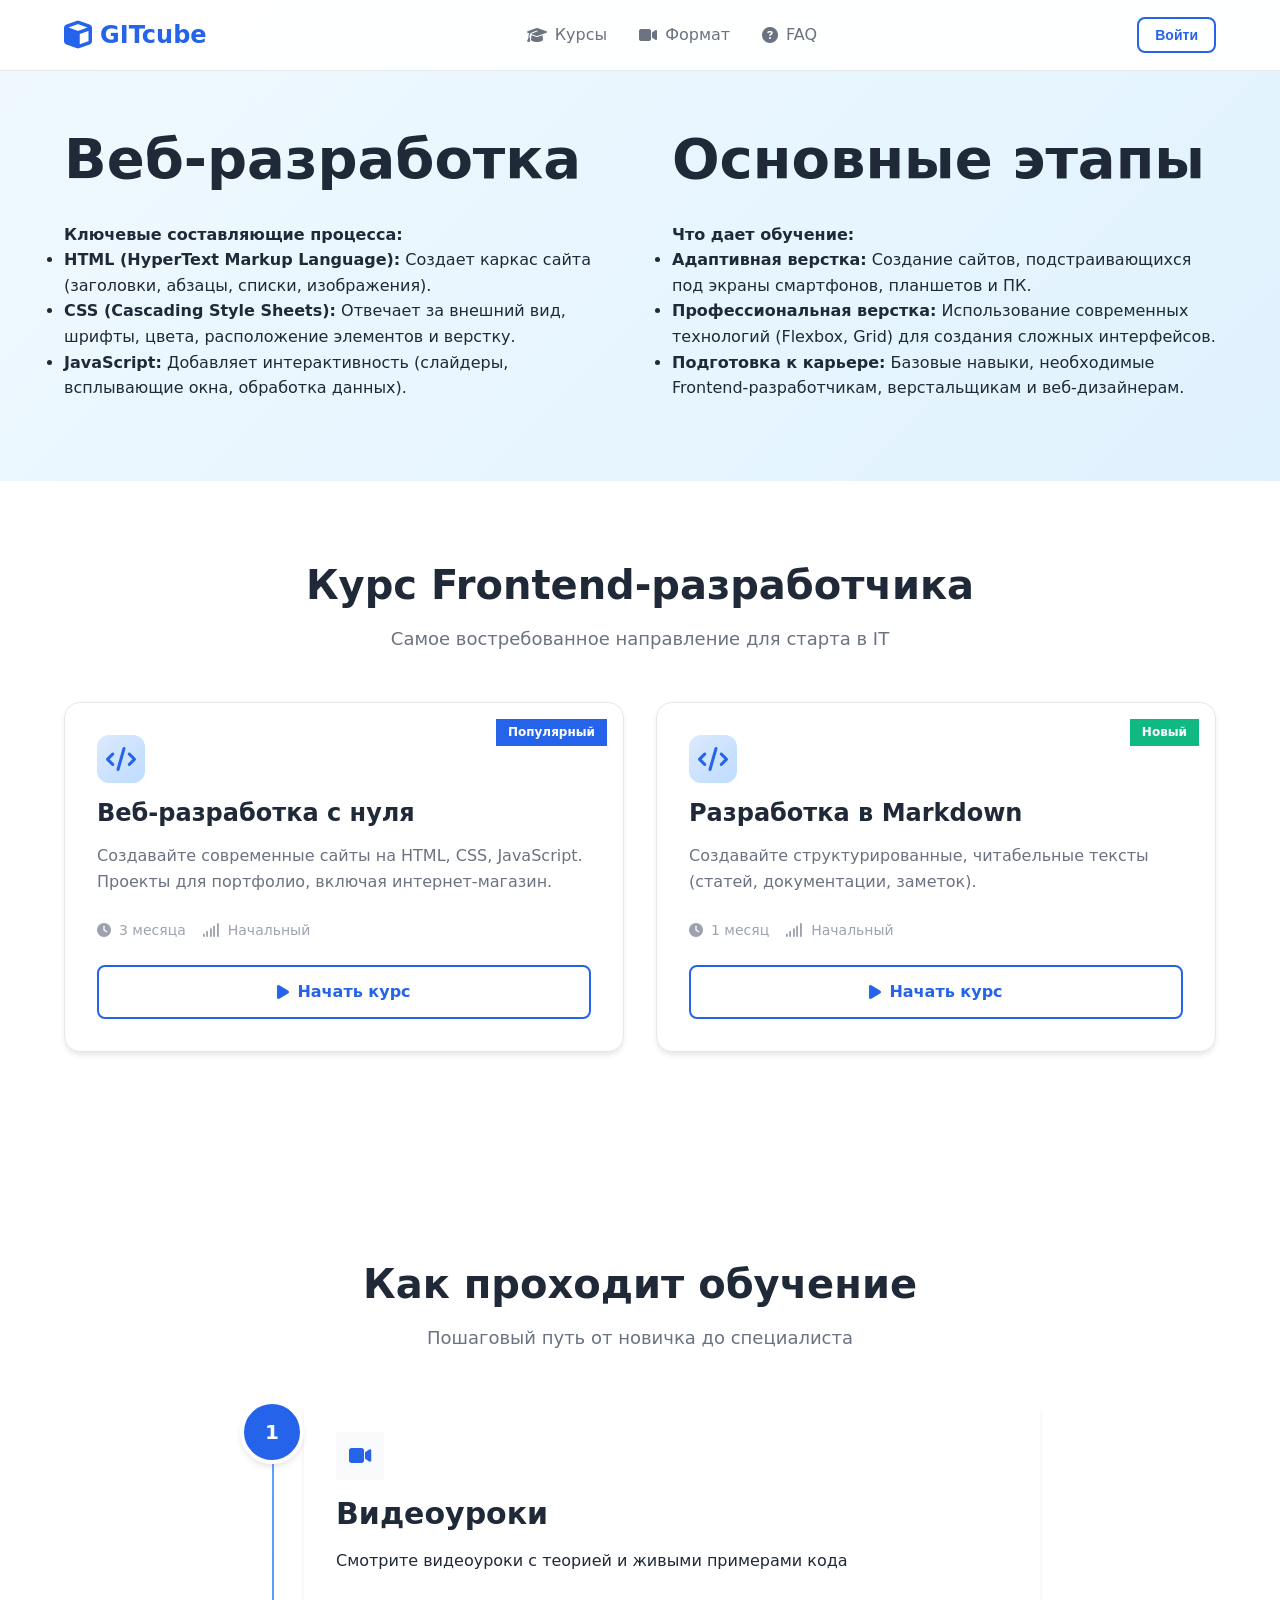
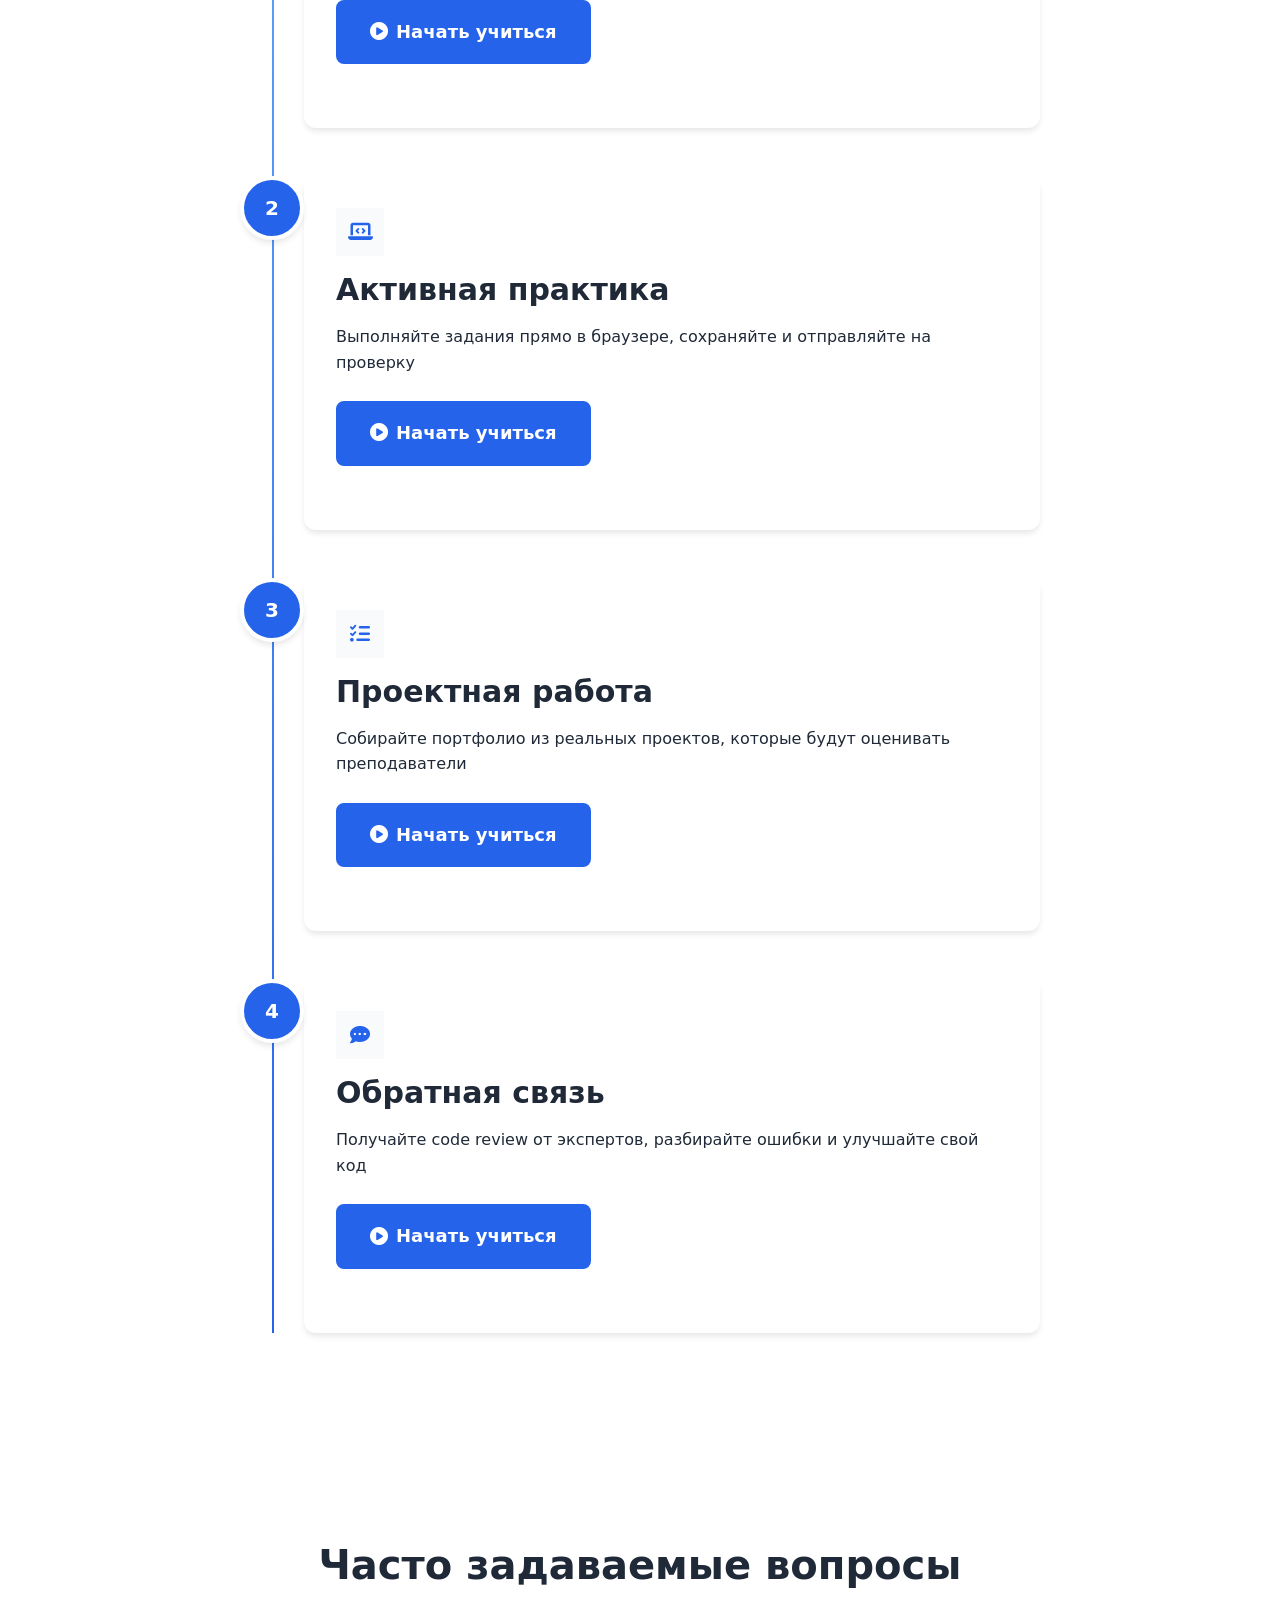
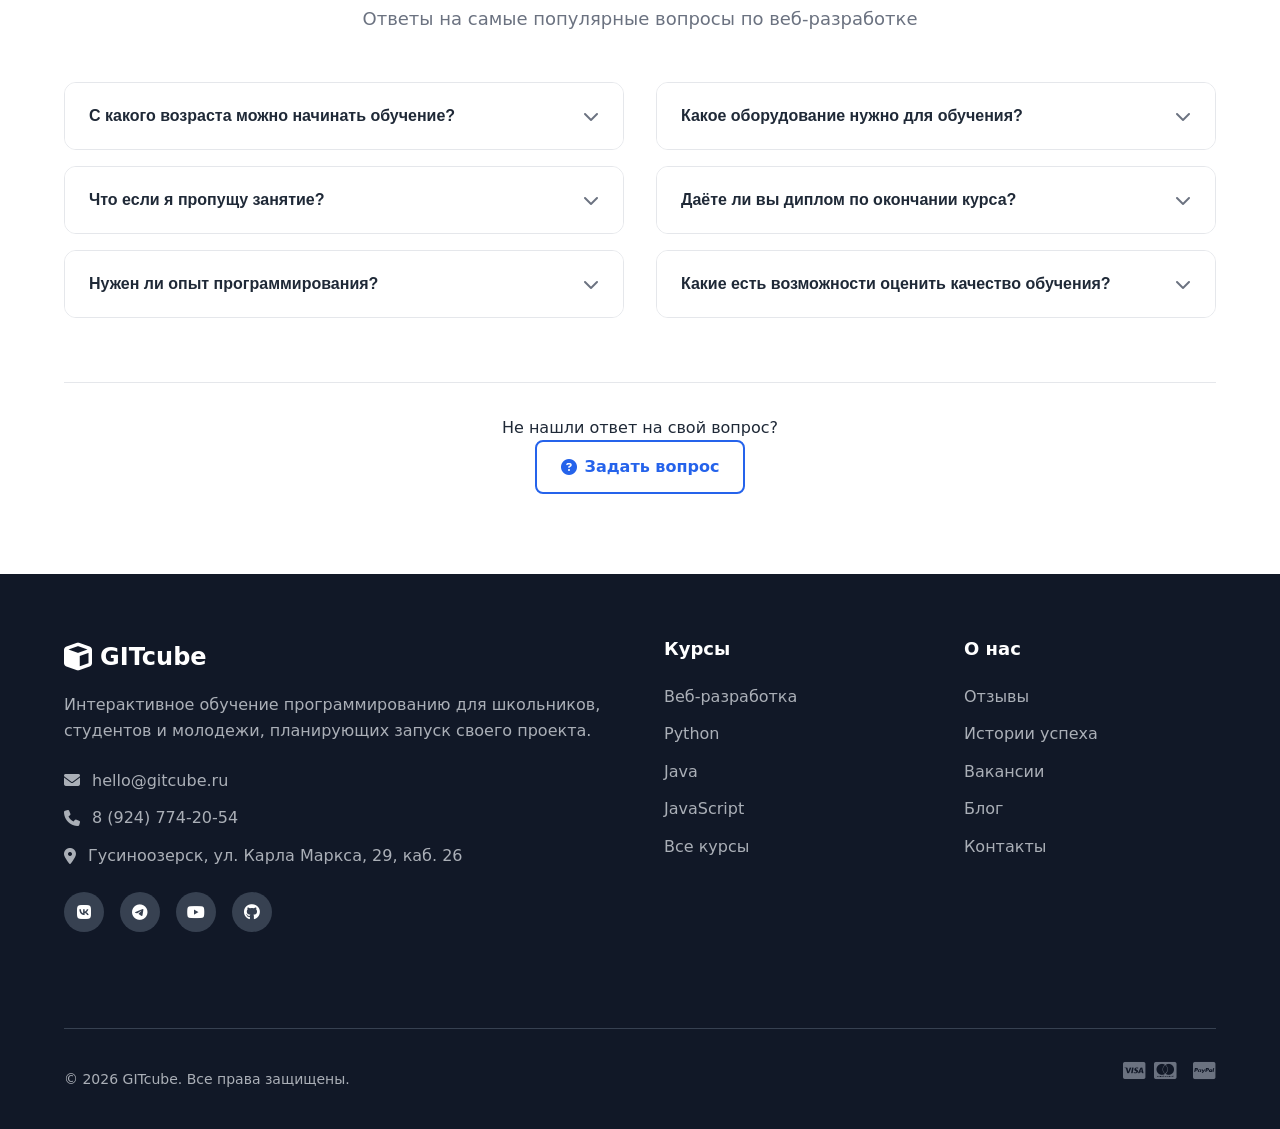
==== development.html @ 1d72711b "Add files via upload" ====
<!DOCTYPE html>
<html lang="ru">
<head>
    <meta charset="UTF-8">
    <meta name="viewport" content="width=device-width, initial-scale=1.0">
    <title>GITcube — интерактивное обучение программированию с нуля</title>
    <link rel="stylesheet" href="https://cdnjs.cloudflare.com/ajax/libs/font-awesome/6.4.0/css/all.min.css">
    <link rel="stylesheet" href="style.css">
</head>
<body>
    <!-- Шапка -->
    <header class="header">
        <div class="container">
            <a href="https://gitcube.ru/" target="_blank" class="logo">
                <i class="fas fa-cube"></i> GITcube
            </a>
            <nav class="nav">
                <a href="#courses" class="nav-link"><i class="fas fa-graduation-cap"></i> Курсы</a>
                <a href="#format" class="nav-link"><i class="fas fa-video"></i> Формат</a>

                <a href="#faq" class="nav-link"><i class="fas fa-question-circle"></i> FAQ</a>
            </nav>
            <div class="header-actions">
                <button class="btn btn-outline btn-small" id="loginBtn">Войти</button>
            </div>
            <button class="burger-menu" id="burgerMenu">☰</button>
        </div>
    </header>

    <!-- Мобильное меню -->
    <div class="mobile-menu" id="mobileMenu">
        <div class="mobile-menu-header">
            <a href="/" class="logo">
                <i class="fas fa-cube"></i> GITcube
            </a>
            <button class="close-menu" id="closeMenu">×</button>
        </div>
        <nav class="mobile-nav">
            <a href="#courses" class="mobile-nav-link"><i class="fas fa-graduation-cap"></i> Курсы</a>
            <a href="#format" class="mobile-nav-link"><i class="fas fa-video"></i> Формат</a>
            <a href="#faq" class="mobile-nav-link"><i class="fas fa-question-circle"></i> FAQ</a>
        </nav>
        <div class="mobile-actions">
            <button class="btn btn-outline btn-block">Войти</button>
            <button class="btn btn-primary btn-block">Начать учиться</button>
        </div>
    </div>

    <main class="main">

<section class="hero">
    <div class="container hero-flex-container"> <!-- Добавили класс для флекса -->

        <!-- Первый блок (левый) -->
        <div class="hero-block">
            <h1 class="hero-title">Веб-разработка</h1>
            <p class="hero-subtitle">
            <p><strong>Ключевые составляющие процесса:</strong></p>
<ul>
<li><strong>HTML (HyperText Markup Language):</strong> Создает каркас сайта (заголовки, абзацы, списки, изображения).</li>
<li><strong>CSS (Cascading Style Sheets):</strong> Отвечает за внешний вид, шрифты, цвета, расположение элементов и верстку.</li>
<li><strong>JavaScript:</strong> Добавляет интерактивность (слайдеры, всплывающие окна, обработка данных). </li>

</ul>
            </p>
        </div>

        <!-- Второй блок (правый) -->
        <div class="hero-block">
            <h1 class="hero-title">Основные этапы</h1>
            <p class="hero-subtitle">
<p><strong>Что дает обучение:</strong></p>
<ul>
<li><strong>Адаптивная верстка:</strong> Создание сайтов, подстраивающихся под экраны смартфонов, планшетов и ПК.</li>
<li><strong>Профессиональная верстка:</strong> Использование современных технологий (Flexbox, Grid) для создания сложных интерфейсов.</li>
<li><strong>Подготовка к карьере:</strong> Базовые навыки, необходимые Frontend-разработчикам, верстальщикам и веб-дизайнерам.</li>

</ul>
            </p>
        </div>

    </div>
</section>



        <!-- Популярные курсы -->
        <section id="courses" class="courses">
            <div class="container">
                <div class="section-header">
                    <h2 class="section-title">Курс Frontend-разработчика</h2>
                    <p class="section-subtitle">Самое востребованное направление для старта в IT</p>
                </div>

                <div class="courses-grid">
                    <!-- Веб-разработка -->
                    <div class="course-card">
                        <div class="course-badge popular">Популярный</div>
                        <div class="course-header"><div class="course-icon"><i class="fas fa-code"></i></div></div>
                        <h3 class="course-title">Веб-разработка с нуля</h3>
                        <p class="course-description">Создавайте современные сайты на HTML, CSS, JavaScript. Проекты для портфолио, включая интернет-магазин.
                        </p>
                        <div class="course-meta">
                            <div class="meta-item"><i class="fas fa-clock"></i> <span>3 месяца</span></div>
                            <div class="meta-item"><i class="fas fa-signal"></i> <span>Начальный</span></div>
                        </div>
                        <a href="https://newitcube.github.io/editor.html" target="_blank" class="btn btn-outline btn-block" style="text-decoration: none; display: flex; align-items: center; justify-content: center; gap: 8px;">
                            <i class="fas fa-play"></i> Начать курс
                        </a>
                    </div>

                    <!-- Markdown-разработка -->
                    <div class="course-card">
                        <div class="course-badge new">Новый</div>
                        <div class="course-header"><div class="course-icon"><i class="fas fa-code"></i></div></div>
                        <h3 class="course-title">Разработка в Markdown
                        </h3>
                        <p class="course-description">Создавайте структурированные, читабельные тексты (статей, документации, заметок).
                        </p>
                        <div class="course-meta">
                            <div class="meta-item"><i class="fas fa-clock"></i> <span>1 месяц</span></div>
                            <div class="meta-item"><i class="fas fa-signal"></i> <span>Начальный</span></div>
                        </div>
                        <a href="https://newitcube.github.io/editormd.html" target="_blank" class="btn btn-outline btn-block" style="text-decoration: none; display: flex; align-items: center; justify-content: center; gap: 8px;">
                            <i class="fas fa-play"></i> Начать курс
                        </a>
                    </div>


                </div>
            </div>
        </section>

                <!-- Формат обучения -->
        <section id="format" class="format">
            <div class="container">
                <div class="section-header">
                    <h2 class="section-title">Как проходит обучение</h2>
                    <p class="section-subtitle">Пошаговый путь от новичка до специалиста</p>
                </div>

                <div class="format-timeline">
                    <div class="timeline-step">
                        <div class="step-number">1</div>
                        <div class="step-content">
                            <div class="step-icon">
                                <i class="fas fa-video"></i>
                            </div>

                            <h3>Видеоуроки</h3>
                            <p>Смотрите видеоуроки с теорией и живыми примерами кода</p>
                            <p>&nbsp;</p>

                            <div class="hero-actions">
                        <a href="https://newitcube.github.io/editor.html" target="_blank" class="btn btn-primary btn-large">
                            <i class="fas fa-play-circle"></i> Начать учиться
                        </a>
                            </div>
                        </div>

                    </div>

                    <div class="timeline-step">
                        <div class="step-number">2</div>
                        <div class="step-content">
                            <div class="step-icon">
                                <i class="fas fa-laptop-code"></i>
                            </div>
                            <h3>Активная практика</h3>
                            <p>Выполняйте задания прямо в браузере, сохраняйте и отправляйте на проверку</p>
                            <p>&nbsp;</p>

                            <div class="hero-actions">
                        <a href="https://newitcube.github.io/editor.html" target="_blank" class="btn btn-primary btn-large">
                            <i class="fas fa-play-circle"></i> Начать учиться
                        </a>
                            </div>
                        </div>
                    </div>

                    <div class="timeline-step">
                        <div class="step-number">3</div>
                        <div class="step-content">
                            <div class="step-icon">
                                <i class="fas fa-tasks"></i>
                            </div>
                            <h3>Проектная работа</h3>
                            <p>Собирайте портфолио из реальных проектов, которые будут оценивать преподаватели</p>
                            <p>&nbsp;</p>

                            <div class="hero-actions">
                        <a href="https://newitcube.github.io/editor.html" target="_blank" class="btn btn-primary btn-large">
                            <i class="fas fa-play-circle"></i> Начать учиться
                        </a>
                            </div>
                        </div>
                    </div>

                    <div class="timeline-step">
                        <div class="step-number">4</div>
                        <div class="step-content">
                            <div class="step-icon">
                                <i class="fas fa-comment-dots"></i>
                            </div>
                            <h3>Обратная связь</h3>
                            <p>Получайте code review от экспертов, разбирайте ошибки и улучшайте свой код</p>
                            <p>&nbsp;</p>

                            <div class="hero-actions">
                        <a href="https://newitcube.github.io/editor.html" target="_blank" class="btn btn-primary btn-large">
                            <i class="fas fa-play-circle"></i> Начать учиться
                        </a>
                            </div>
                        </div>
                    </div>


                </div>
            </div>
        </section>


              <!-- FAQ -->
        <section id="faq" class="faq">
            <div class="container">
                <div class="section-header">
                    <h2 class="section-title">Часто задаваемые вопросы</h2>
                    <p class="section-subtitle">Ответы на самые популярные вопросы по веб-разработке</p>

                </div>

                <div class="faq-grid">
                    <div class="faq-column">
                        <div class="faq-item">
                            <button class="faq-question">
                                <span>С какого возраста можно начинать обучение?</span>
                                <i class="fas fa-chevron-down"></i>
                            </button>
                            <div class="faq-answer">
                                <p>Мы принимаем учеников с 12 лет. Для школьников младше 12 лет мы рекомендуем начать с курса "Основы логики и алгоритмов", который специально адаптирован для детей.</p>
                            </div>
                        </div>

                        <div class="faq-item">
                            <button class="faq-question">
                                <span>Что если я пропущу занятие?</span>
                                <i class="fas fa-chevron-down"></i>
                            </button>
                            <div class="faq-answer">
                                <p>Все занятия доступны в записи. Вы можете смотреть их в любое удобное время и задавать вопросы преподавателю в чате.</p>
                            </div>
                        </div>

                        <div class="faq-item">
                            <button class="faq-question">
                                <span>Нужен ли опыт программирования?</span>
                                <i class="fas fa-chevron-down"></i>
                            </button>
                            <div class="faq-answer">
                                <p>Нет, большинство курсов рассчитаны на новичков. Мы начинаем с самых основ: установки программ, синтаксиса языка, базовых конструкций.</p>
                            </div>
                        </div>
                    </div>

                    <div class="faq-column">
                        <div class="faq-item">
                            <button class="faq-question">
                                <span>Какое оборудование нужно для обучения?</span>
                                <i class="fas fa-chevron-down"></i>
                            </button>
                            <div class="faq-answer">
                                <p>Достаточно смартфона, планшета, мини ПК, ТВ приставки с браузером, обычного компьютера или ноутбука с доступом в интернет. Для программирования подойдёт даже не самый мощный компьютер.</p>
                            </div>
                        </div>

                        <div class="faq-item">
                            <button class="faq-question">
                                <span>Даёте ли вы диплом по окончании курса?</span>
                                <i class="fas fa-chevron-down"></i>
                            </button>
                            <div class="faq-answer">
                                <p>Да, после успешного завершения курса и защиты дипломного проекта вы получите электронный диплом, который можно добавить в LinkedIn и резюме. Но главное то, что у вас появляется возможность участвовать в государственных грантах и получить возможность создать свой стартап.</p>
                            </div>
                        </div>

                        <div class="faq-item">
                            <button class="faq-question">
                                <span>Какие есть возможности оценить качество обучения?</span>
                                <i class="fas fa-chevron-down"></i>
                            </button>
                            <div class="faq-answer">
                                <p>Качество обучения зависит от учебной программы и усилий студента, наша программа предлагает глубокое обучение основанное на идеях концепции открытого исходного кода.</p>
                            </div>
                        </div>
                    </div>
                </div>

                <div class="faq-contact">
                    <p>Не нашли ответ на свой вопрос?</p>
                    <a href="#contact" class="btn btn-outline">
                        <i class="fas fa-question-circle"></i> Задать вопрос
                    </a>
                </div>
            </div>
        </section>

    </main>

    <!-- Футер -->
    <footer class="footer">
        <div class="container">
            <div class="footer-content">
                <div class="footer-col footer-col-main">
                    <a href="/" class="logo footer-logo">
                        <i class="fas fa-cube"></i> GITcube
                    </a>
                    <p class="footer-description">Интерактивное обучение программированию для школьников, студентов и молодежи, планирующих запуск своего проекта.</p>

                    <div class="footer-contacts">
                        <div class="contact-item">
                            <i class="fas fa-envelope"></i>
                            <span>hello@gitcube.ru</span>
                        </div>
                        <div class="contact-item">
                            <i class="fas fa-phone"></i>
                            <span>8 (924) 774-20-54</span>
                        </div>
                        <div class="contact-item">
                            <i class="fas fa-map-marker-alt"></i>
                            <span>Гусиноозерск, ул. Карла Маркса, 29, каб. 26</span>
                        </div>
                    </div>

                    <div class="social-links">
                        <a href="#" class="social-link" aria-label="ВКонтакте">
                            <i class="fab fa-vk"></i>
                        </a>
                        <a href="#" class="social-link" aria-label="Telegram">
                            <i class="fab fa-telegram"></i>
                        </a>
                        <a href="#" class="social-link" aria-label="YouTube">
                            <i class="fab fa-youtube"></i>
                        </a>
                        <a href="#" class="social-link" aria-label="GitHub">
                            <i class="fab fa-github"></i>
                        </a>
                    </div>
                </div>

                <div class="footer-col">
                    <h4 class="footer-title">Курсы</h4>
                    <a href="#" class="footer-link">Веб-разработка</a>
                    <a href="#" class="footer-link">Python</a>
                    <a href="#" class="footer-link">Java</a>
                    <a href="#" class="footer-link">JavaScript</a>

                    <a href="#" class="footer-link">Все курсы</a>
                </div>

                <div class="footer-col">
                    <h4 class="footer-title">О нас</h4>
                    <a href="#" class="footer-link">Отзывы</a>
                    <a href="#" class="footer-link">Истории успеха</a>
                    <a href="#" class="footer-link">Вакансии</a>
                    <a href="#" class="footer-link">Блог</a>
                    <a href="#" class="footer-link">Контакты</a>
                </div>

                <div class="footer-col">
                 <!--
                    <h4 class="footer-title">Помощь</h4>
                    <a href="#" class="footer-link">FAQ</a>
                    <a href="#" class="footer-link">Техподдержка</a>
                    <a href="#" class="footer-link">Политика конфиденциальности</a>
                -->
                </div>

                <div class="footer-col">
                 <!--
                    <h4 class="footer-title">Дополнительно</h4>
                    <a href="#" class="footer-link">Бесплатные уроки</a>
                    <a href="#" class="footer-link">Тест на профориентацию</a>

                    <a href="#" class="footer-link">Мероприятия</a>
                    <a href="#" class="footer-link">Корпоративное обучение</a>
                    <a href="#" class="footer-link">Партнёрская программа</a>
                  -->
                </div>
            </div>

            <div class="footer-bottom">
                <div class="footer-bottom-content">
                    <p class="copyright">&copy; 2026 GITcube. Все права защищены.</p>
                    <div class="footer-info">
 <!--
                        <span>ИНН: 1234567890</span>
                        <span>ОГРН: 1234567890123</span>
 -->
                    </div>
                    <div class="payment-methods">
                        <i class="fab fa-cc-visa"></i>
                        <i class="fab fa-cc-mastercard"></i>
                        <i class="fab fa-cc-mir"></i>
                        <i class="fab fa-cc-paypal"></i>
                    </div>
                </div>
            </div>
        </div>
    </footer>

    <script src="java.js"></script>
</body>
</html>
---- style.css ----
/* Базовые стили и сброс */
* {
    margin: 0;
    padding: 0;
    box-sizing: border-box;
}

:root {
    --primary-color: #2563eb;
    --primary-light: #60a5fa;
    --primary-dark: #1d4ed8;
    --secondary-color: #10b981;
    --accent-color: #8b5cf6;
    --text-primary: #1f2937;
    --text-secondary: #6b7280;
    --text-light: #9ca3af;
    --bg-light: #f9fafb;
    --bg-white: #ffffff;
    --border-color: #e5e7eb;
    --success-color: #10b981;
    --warning-color: #f59e0b;
    --danger-color: #ef4444;
    --shadow-sm: 0 1px 2px 0 rgba(0, 0, 0, 0.05);
    --shadow-md: 0 4px 6px -1px rgba(0, 0, 0, 0.1);
    --shadow-lg: 0 10px 15px -3px rgba(0, 0, 0, 0.1);
    --shadow-xl: 0 20px 25px -5px rgba(0, 0, 0, 0.1);
    --radius-sm: 0.375rem;
    --radius-md: 0.5rem;
    --radius-lg: 0.75rem;
    --radius-xl: 1rem;
    --radius-2xl: 1.5rem;
}

body {
    font-family: 'Segoe UI', system-ui, -apple-system, sans-serif;
    line-height: 1.6;
    color: var(--text-primary);
    background-color: var(--bg-white);
    overflow-x: hidden;
}

/* Добавить в начало style.css */
.loading-screen {
    position: fixed;
    top: 0;
    left: 0;
    width: 100%;
    height: 100%;
    background: linear-gradient(135deg, #1d4ed8 0%, #2563eb 100%);
    display: flex;
    flex-direction: column;
    align-items: center;
    justify-content: center;
    z-index: 9999;
    transition: opacity 0.5s, visibility 0.5s;
}

.loading-screen.hidden {
    opacity: 0;
    visibility: hidden;
}

.loader {
    width: 60px;
    height: 60px;
    border: 5px solid rgba(255, 255, 255, 0.3);
    border-radius: 50%;
    border-top-color: white;
    animation: spin 1s linear infinite;
    margin-bottom: 1rem;
}

@keyframes spin {
    to { transform: rotate(360deg); }
}

.container {
    width: 100%;
    max-width: 1200px;
    margin: 0 auto;
    padding: 0 1.5rem;
}

/* Типография */
h1, h2, h3, h4, h5, h6 {
    font-weight: 700;
    line-height: 1.2;
    margin-bottom: 1rem;
}

h1 { font-size: 3.5rem; }
h2 { font-size: 2.5rem; }
h3 { font-size: 1.875rem; }
h4 { font-size: 1.5rem; }

.section-title {
    text-align: center;
    margin-bottom: 1rem;
    color: var(--text-primary);
}

.section-subtitle {
    text-align: center;
    color: var(--text-secondary);
    margin-bottom: 3rem;
    font-size: 1.125rem;
}

/* Кнопки */
.btn {
    display: inline-flex;
    align-items: center;
    justify-content: center;
    gap: 0.5rem;
    padding: 0.75rem 1.5rem;
    border-radius: var(--radius-md);
    font-weight: 600;
    text-decoration: none;
    cursor: pointer;
    transition: all 0.3s ease;
    border: 2px solid transparent;
    font-size: 1rem;
}

.btn-primary {
    background-color: var(--primary-color);
    color: white;
    border-color: var(--primary-color);
}

.btn-primary:hover {
    background-color: var(--primary-dark);
    border-color: var(--primary-dark);
    transform: translateY(-2px);
    box-shadow: var(--shadow-lg);
}

.btn-outline {
    background-color: transparent;
    color: var(--primary-color);
    border-color: var(--primary-color);
}

.btn-outline:hover {
    background-color: var(--primary-color);
    color: white;
    transform: translateY(-2px);
    box-shadow: var(--shadow-lg);
}

.btn-text {
    background-color: transparent;
    color: var(--primary-color);
    border: none;
    padding: 0.5rem;
}

.btn-text:hover {
    color: var(--primary-dark);
    text-decoration: underline;
}

.btn-small {
    padding: 0.5rem 1rem;
    font-size: 0.875rem;
}

.btn-large {
    padding: 1rem 2rem;
    font-size: 1.125rem;
}

.btn-block {
    width: 100%;
}

/* Шапка */
.header {
    position: fixed;
    top: 0;
    left: 0;
    right: 0;
    background-color: rgba(255, 255, 255, 0.95);
    backdrop-filter: blur(10px);
    border-bottom: 1px solid var(--border-color);
    z-index: 1000;
    padding: 1rem 0;
}

.header .container {
    display: flex;
    align-items: center;
    justify-content: space-between;
}

.logo {
    display: flex;
    align-items: center;
    gap: 0.5rem;
    font-size: 1.5rem;
    font-weight: 700;
    color: var(--primary-color);
    text-decoration: none;
}

.logo i {
    font-size: 1.75rem;
}

.nav {
    display: flex;
    gap: 2rem;
}

.nav-link {
    display: flex;
    align-items: center;
    gap: 0.5rem;
    color: var(--text-secondary);
    text-decoration: none;
    font-weight: 500;
    transition: color 0.3s;
}

.nav-link:hover {
    color: var(--primary-color);
}

.burger-menu {
    display: none;
    background: none;
    border: none;
    font-size: 1.5rem;
    cursor: pointer;
    color: var(--text-primary);
}

/* Мобильное меню */
.mobile-menu {
    position: fixed;
    top: 0;
    right: -100%;
    width: 300px;
    height: 100%;
    background-color: var(--bg-white);
    box-shadow: var(--shadow-xl);
    z-index: 1001;
    transition: right 0.3s ease;
    padding: 2rem;
}

.mobile-menu.active {
    right: 0;
}

.mobile-menu-header {
    display: flex;
    justify-content: space-between;
    align-items: center;
    margin-bottom: 2rem;
}

.close-menu {
    background: none;
    border: none;
    font-size: 2rem;
    cursor: pointer;
    color: var(--text-secondary);
}

.mobile-nav {
    display: flex;
    flex-direction: column;
    gap: 1rem;
    margin-bottom: 2rem;
}

.mobile-nav-link {
    display: flex;
    align-items: center;
    gap: 1rem;
    padding: 1rem;
    color: var(--text-primary);
    text-decoration: none;
    border-radius: var(--radius-md);
    transition: background-color 0.3s;
}

.mobile-nav-link:hover {
    background-color: var(--bg-light);
}

.mobile-actions {
    display: flex;
    flex-direction: column;
    gap: 1rem;
}

/* Герой секция */
.hero {
    padding: 8rem 0 5rem;
    background: linear-gradient(135deg, #f0f9ff 0%, #e0f2fe 100%);
    overflow: hidden;
}

.hero .container {
    display: grid;
    grid-template-columns: 1fr 1fr;
    gap: 4rem;
    align-items: center;
}

.hero-title {
    font-size: 3.5rem;
    line-height: 1.1;
    margin-bottom: 1.5rem;
}

.highlight {
    color: var(--primary-color);
    position: relative;
    display: inline-block;
}

.highlight::after {
    content: '';
    position: absolute;
    bottom: 0.25rem;
    left: 0;
    width: 100%;
    height: 0.5rem;
    background-color: rgba(96, 165, 250, 0.3);
    z-index: -1;
    border-radius: var(--radius-sm);
}

.hero-subtitle {
    font-size: 1.25rem;
    color: var(--text-secondary);
    margin-bottom: 2rem;
}

.hero-stats {
    display: grid;
    grid-template-columns: repeat(2, 1fr);
    gap: 1.5rem;
    margin-bottom: 2rem;
}

.stat {
    text-align: center;
    padding: 1.5rem;
    background: var(--bg-white);
    border-radius: var(--radius-lg);
    box-shadow: var(--shadow-md);
}

.stat-number {
    display: block;
    font-size: 2rem;
    font-weight: 700;
    color: var(--primary-color);
    margin-bottom: 0.25rem;
}

.stat-label {
    font-size: 0.875rem;
    color: var(--text-secondary);
}

.hero-actions {
    display: flex;
    gap: 1rem;
    margin-bottom: 2rem;
}

.hero-features {
    display: flex;
    flex-wrap: wrap;
    gap: 1rem;
}

.feature-item {
    display: flex;
    align-items: center;
    gap: 0.5rem;
    color: var(--success-color);
    font-weight: 500;
}

/* Визуализация редактора кода */
.code-editor-preview {
    background: #1e293b;
    border-radius: var(--radius-xl);
    overflow: hidden;
    box-shadow: var(--shadow-xl);
    position: relative;
}

.editor-header {
    background: #334155;
    padding: 0.75rem 1.5rem;
    display: flex;
    align-items: center;
    justify-content: space-between;
    border-bottom: 1px solid #475569;
}

.editor-dots {
    display: flex;
    gap: 0.5rem;
}

.dot {
    width: 12px;
    height: 12px;
    border-radius: 50%;
    display: inline-block;
}

.dot.red { background-color: #f87171; }
.dot.yellow { background-color: #fbbf24; }
.dot.green { background-color: #10b981; }

.editor-title {
    color: #cbd5e1;
    font-family: 'Consolas', monospace;
    font-size: 0.875rem;
    flex-grow: 1;
    text-align: center;
}

.editor-actions {
    color: #94a3b8;
}

.code-preview {
    padding: 2rem;
    margin: 0;
    color: #e2e8f0;
    font-family: 'Consolas', 'Monaco', monospace;
    font-size: 0.95rem;
    line-height: 1.6;
    overflow-x: auto;
}

.code-preview code {
    color: #7dd3fc;
}

.editor-footer {
    background: #0f172a;
    padding: 1rem 1.5rem;
    border-top: 1px solid #1e293b;
}

.output-preview {
    color: #cbd5e1;
}

.output-label {
    display: block;
    font-size: 0.875rem;
    color: #94a3b8;
    margin-bottom: 0.5rem;
}

.output-content {
    font-family: 'Consolas', monospace;
    font-size: 0.9rem;
}

.output-line {
    display: block;
    margin-bottom: 0.25rem;
}

.floating-elements {
    position: absolute;
    top: -1rem;
    right: -1rem;
    display: flex;
    flex-direction: column;
    gap: 1rem;
}

.floating-badge {
    display: flex;
    align-items: center;
    gap: 0.5rem;
    padding: 0.75rem 1rem;
    background: var(--bg-white);
    border-radius: var(--radius-lg);
    box-shadow: var(--shadow-lg);
    font-weight: 500;
    white-space: nowrap;
}

.badge-1 {
    background: linear-gradient(135deg, #fef3c7, #fde68a);
    color: #92400e;
}

.badge-2 {
    background: linear-gradient(135deg, #fce7f3, #fbcfe8);
    color: #831843;
}

/* Категории курсов */
.categories {
    padding: 3rem 0;
    background-color: var(--bg-light);
}

.category-tabs {
    display: flex;
    justify-content: center;
    gap: 1rem;
    flex-wrap: wrap;
    margin-top: 2rem;
}

.category-tab {
    display: flex;
    align-items: center;
    gap: 0.5rem;
    padding: 0.75rem 1.5rem;
    background: var(--bg-white);
    border: 2px solid var(--border-color);
    border-radius: var(--radius-full);
    font-weight: 600;
    color: var(--text-secondary);
    cursor: pointer;
    transition: all 0.3s;
}

.category-tab:hover {
    border-color: var(--primary-light);
    color: var(--primary-color);
}

.category-tab.active {
    background-color: var(--primary-color);
    border-color: var(--primary-color);
    color: white;
}

/* Карточки курсов */
.courses {
    padding: 5rem 0;
}

.courses-grid {
    display: grid;
    grid-template-columns: repeat(auto-fit, minmax(350px, 1fr));
    gap: 2rem;
    margin-bottom: 3rem;
}

.course-card {
    background: var(--bg-white);
    border-radius: var(--radius-xl);
    padding: 2rem;
    box-shadow: var(--shadow-md);
    border: 1px solid var(--border-color);
    transition: all 0.3s ease;
    position: relative;
    display: flex;
    flex-direction: column;
}

.course-card:hover {
    transform: translateY(-8px);
    box-shadow: var(--shadow-xl);
    border-color: var(--primary-light);
}

.course-badge {
    position: absolute;
    top: 1rem;
    right: 1rem;
    padding: 0.25rem 0.75rem;
    border-radius: var(--radius-full);
    font-size: 0.75rem;
    font-weight: 600;
    color: white;
}

.course-badge.popular {
    background-color: var(--primary-color);
}

.course-badge.new {
    background-color: var(--success-color);
}

.course-badge.discount {
    background-color: var(--danger-color);
    top: 3rem;
}

.course-badge.advanced {
    background-color: var(--accent-color);
}

.course-header {
    display: flex;
    justify-content: space-between;
    align-items: flex-start;
    margin-bottom: 1rem;
}

.course-icon {
    width: 3rem;
    height: 3rem;
    background: linear-gradient(135deg, #dbeafe, #bfdbfe);
    border-radius: var(--radius-lg);
    display: flex;
    align-items: center;
    justify-content: center;
    color: var(--primary-color);
    font-size: 1.5rem;
}

.course-rating {
    display: flex;
    align-items: center;
    gap: 0.25rem;
    color: var(--warning-color);
    font-size: 0.875rem;
}

.course-title {
    font-size: 1.5rem;
    margin-bottom: 1rem;
    color: var(--text-primary);
}

.course-description {
    color: var(--text-secondary);
    margin-bottom: 1.5rem;
    flex-grow: 1;
}

.course-meta {
    display: flex;
    gap: 1rem;
    margin-bottom: 1.5rem;
    flex-wrap: wrap;
}

.meta-item {
    display: flex;
    align-items: center;
    gap: 0.5rem;
    color: var(--text-light);
    font-size: 0.875rem;
}

.course-progress {
    margin-bottom: 1.5rem;
}

.progress-info {
    display: flex;
    justify-content: space-between;
    margin-bottom: 0.5rem;
    font-size: 0.875rem;
    color: var(--text-secondary);
}

.progress-bar {
    height: 0.5rem;
    background-color: var(--border-color);
    border-radius: var(--radius-full);
    overflow: hidden;
}

.progress {
    height: 100%;
    background: linear-gradient(90deg, var(--primary-color), var(--primary-light));
    border-radius: var(--radius-full);
}

.course-features {
    display: flex;
    gap: 0.5rem;
    margin-bottom: 1.5rem;
    flex-wrap: wrap;
}

.feature-tag {
    padding: 0.25rem 0.75rem;
    background-color: var(--bg-light);
    border-radius: var(--radius-full);
    font-size: 0.75rem;
    color: var(--text-secondary);
}

.course-price {
    margin-bottom: 1.5rem;
}

.price-current {
    font-size: 1.75rem;
    font-weight: 700;
    color: var(--text-primary);
}

.price-old {
    font-size: 1rem;
    color: var(--text-light);
    text-decoration: line-through;
    margin-bottom: 0.25rem;
}

.price-per-month {
    font-size: 0.875rem;
    color: var(--text-secondary);
}

.courses-footer {
    display: flex;
    flex-direction: column;
    align-items: center;
    gap: 1rem;
    text-align: center;
}

/* Преимущества */
.benefits {
    padding: 5rem 0;
    background-color: var(--bg-light);
}

.benefits-grid {
    display: grid;
    grid-template-columns: repeat(auto-fit, minmax(300px, 1fr));
    gap: 2rem;
}

.benefit-card {
    background: var(--bg-white);
    padding: 2rem;
    border-radius: var(--radius-lg);
    box-shadow: var(--shadow-md);
    text-align: center;
    transition: transform 0.3s;
}

.benefit-card:hover {
    transform: translateY(-5px);
}

.benefit-icon {
    width: 4rem;
    height: 4rem;
    background: linear-gradient(135deg, var(--primary-color), var(--primary-light));
    border-radius: var(--radius-full);
    display: flex;
    align-items: center;
    justify-content: center;
    margin: 0 auto 1.5rem;
    color: white;
    font-size: 1.5rem;
}

/* Формат обучения */
.format {
    padding: 5rem 0;
}

.format-timeline {
    position: relative;
    max-width: 800px;
    margin: 0 auto;
}

.format-timeline::before {
    content: '';
    position: absolute;
    left: 2rem;
    top: 0;
    bottom: 0;
    width: 2px;
    background: linear-gradient(to bottom, var(--primary-light), var(--primary-color));
}

.timeline-step {
    position: relative;
    padding-left: 4rem;
    margin-bottom: 3rem;
}

.step-number {
    position: absolute;
    left: 0;
    width: 4rem;
    height: 4rem;
    background: var(--primary-color);
    color: white;
    border-radius: 50%;
    display: flex;
    align-items: center;
    justify-content: center;
    font-size: 1.25rem;
    font-weight: 700;
    border: 4px solid var(--bg-white);
    box-shadow: var(--shadow-md);
}

.step-content {
    background: var(--bg-white);
    padding: 2rem;
    border-radius: var(--radius-lg);
    box-shadow: var(--shadow-md);
}

.step-icon {
    width: 3rem;
    height: 3rem;
    background: var(--bg-light);
    border-radius: var(--radius-full);
    display: flex;
    align-items: center;
    justify-content: center;
    color: var(--primary-color);
    font-size: 1.25rem;
    margin-bottom: 1rem;
}

/* Преподаватели */
.teachers {
    padding: 5rem 0;
    background-color: var(--bg-light);
}

.teachers-grid {
    display: grid;
    grid-template-columns: repeat(auto-fit, minmax(300px, 1fr));
    gap: 2rem;
    margin-bottom: 2rem;
}

.teacher-card {
    background: var(--bg-white);
    border-radius: var(--radius-xl);
    overflow: hidden;
    box-shadow: var(--shadow-md);
    transition: transform 0.3s;
}

.teacher-card:hover {
    transform: translateY(-5px);
}

.teacher-photo {
    height: 250px;
    overflow: hidden;
}

.teacher-photo img {
    width: 100%;
    height: 100%;
    object-fit: cover;
    transition: transform 0.3s;
}

.teacher-card:hover .teacher-photo img {
    transform: scale(1.05);
}

.teacher-info {
    padding: 1.5rem;
}

.teacher-name {
    font-size: 1.25rem;
    margin-bottom: 0.5rem;
}

.teacher-position {
    color: var(--primary-color);
    font-weight: 500;
    margin-bottom: 1rem;
}

.teacher-experience {
    display: flex;
    align-items: center;
    gap: 0.5rem;
    color: var(--text-secondary);
    margin-bottom: 1rem;
    font-size: 0.875rem;
}

.teacher-bio {
    color: var(--text-secondary);
    margin-bottom: 1rem;
    font-size: 0.875rem;
}

.teacher-courses {
    display: flex;
    gap: 0.5rem;
    flex-wrap: wrap;
}

.course-tag {
    padding: 0.25rem 0.75rem;
    background-color: var(--bg-light);
    border-radius: var(--radius-full);
    font-size: 0.75rem;
    color: var(--text-secondary);
}

.teachers-footer {
    text-align: center;
    color: var(--text-secondary);
    font-size: 0.875rem;
}

/* Отзывы */
.reviews {
    padding: 5rem 0;
}

.reviews-slider {
    display: grid;
    grid-template-columns: repeat(auto-fit, minmax(300px, 1fr));
    gap: 2rem;
    margin-bottom: 3rem;
}

.review-card {
    background: var(--bg-white);
    padding: 2rem;
    border-radius: var(--radius-xl);
    box-shadow: var(--shadow-md);
    border: 1px solid var(--border-color);
}

.review-header {
    display: flex;
    justify-content: space-between;
    align-items: flex-start;
    margin-bottom: 1.5rem;
}

.reviewer {
    display: flex;
    align-items: center;
    gap: 1rem;
}

.reviewer-photo {
    width: 3rem;
    height: 3rem;
    border-radius: 50%;
    overflow: hidden;
}

.reviewer-photo img {
    width: 100%;
    height: 100%;
    object-fit: cover;
}

.reviewer-info h4 {
    margin-bottom: 0.25rem;
    font-size: 1rem;
}

.reviewer-info p {
    color: var(--text-secondary);
    font-size: 0.875rem;
}

.review-rating {
    display: flex;
    align-items: center;
    gap: 0.25rem;
    color: var(--warning-color);
}

.review-content {
    margin-bottom: 1.5rem;
    color: var(--text-primary);
    line-height: 1.6;
}

.review-footer {
    display: flex;
    justify-content: space-between;
    align-items: center;
    padding-top: 1rem;
    border-top: 1px solid var(--border-color);
    font-size: 0.875rem;
}

.review-date {
    color: var(--text-secondary);
}

.review-result {
    color: var(--success-color);
    font-weight: 500;
}

.reviews-stats {
    display: grid;
    grid-template-columns: repeat(auto-fit, minmax(200px, 1fr));
    gap: 2rem;
    text-align: center;
}

.review-stat .stat-number {
    font-size: 2.5rem;
    font-weight: 700;
    color: var(--primary-color);
    margin-bottom: 0.5rem;
}

.review-stat .stat-label {
    color: var(--text-secondary);
}

/* Цены */
.pricing {
    padding: 5rem 0;
    background-color: var(--bg-light);
}

.pricing-grid {
    display: grid;
    grid-template-columns: repeat(auto-fit, minmax(300px, 1fr));
    gap: 2rem;
    margin-bottom: 3rem;
}

.pricing-card {
    background: var(--bg-white);
    border-radius: var(--radius-xl);
    padding: 2rem;
    box-shadow: var(--shadow-md);
    border: 1px solid var(--border-color);
    position: relative;
    transition: transform 0.3s;
}

.pricing-card:hover {
    transform: translateY(-5px);
}

.pricing-card.popular {
    border-color: var(--primary-color);
    transform: scale(1.05);
}

.pricing-card.popular:hover {
    transform: scale(1.05) translateY(-5px);
}

.pricing-badge {
    position: absolute;
    top: -0.75rem;
    left: 50%;
    transform: translateX(-50%);
    background: var(--primary-color);
    color: white;
    padding: 0.5rem 1rem;
    border-radius: var(--radius-full);
    font-size: 0.75rem;
    font-weight: 600;
    white-space: nowrap;
}

.pricing-header {
    text-align: center;
    margin-bottom: 2rem;
    padding-bottom: 2rem;
    border-bottom: 1px solid var(--border-color);
}

.plan-name {
    font-size: 1.5rem;
    margin-bottom: 1rem;
    color: var(--text-primary);
}

.plan-price {
    margin-bottom: 0.5rem;
}

.price {
    font-size: 2.5rem;
    font-weight: 700;
    color: var(--text-primary);
}

.period {
    color: var(--text-secondary);
    font-size: 0.875rem;
}

.plan-description {
    color: var(--text-secondary);
    font-size: 0.875rem;
}

.plan-features {
    margin-bottom: 2rem;
}

.feature {
    display: flex;
    align-items: center;
    gap: 0.75rem;
    margin-bottom: 0.75rem;
    color: var(--text-primary);
}

.feature i {
    color: var(--success-color);
}

.feature.disabled {
    color: var(--text-light);
}

.feature.disabled i {
    color: var(--text-light);
}

.pricing-footer {
    text-align: center;
    padding-top: 2rem;
    border-top: 1px solid var(--border-color);
}

.payment-methods {
    display: flex;
    align-items: center;
    justify-content: center;
    gap: 1rem;
    margin-bottom: 1rem;
    color: var(--text-secondary);
}

.method-icons {
    display: flex;
    gap: 0.5rem;
    font-size: 1.25rem;
}

.guarantee {
    display: flex;
    align-items: center;
    justify-content: center;
    gap: 0.5rem;
    color: var(--success-color);
    font-weight: 500;
}

/* FAQ */
.faq {
    padding: 5rem 0;
}

.faq-grid {
    display: grid;
    grid-template-columns: repeat(auto-fit, minmax(300px, 1fr));
    gap: 2rem;
    margin-bottom: 3rem;
}

.faq-item {
    border: 1px solid var(--border-color);
    border-radius: var(--radius-lg);
    overflow: hidden;
    margin-bottom: 1rem;
}

.faq-item.active .faq-answer {
    display: block;
}

.faq-item.active .faq-question i {
    transform: rotate(180deg);
}

.faq-question {
    width: 100%;
    padding: 1.5rem;
    background: var(--bg-white);
    border: none;
    text-align: left;
    display: flex;
    justify-content: space-between;
    align-items: center;
    cursor: pointer;
    font-weight: 600;
    font-size: 1rem;
    color: var(--text-primary);
    transition: background-color 0.3s;
}

.faq-question:hover {
    background-color: var(--bg-light);
}

.faq-question i {
    transition: transform 0.3s;
    color: var(--text-secondary);
}

.faq-answer {
    display: none;
    padding: 0 1.5rem 1.5rem;
    color: var(--text-secondary);
    line-height: 1.6;
}

.faq-contact {
    text-align: center;
    padding-top: 2rem;
    border-top: 1px solid var(--border-color);
}

/* CTA */
.cta {
    padding: 6rem 0;
    background: linear-gradient(135deg, var(--primary-color), var(--primary-dark));
    color: white;
    text-align: center;
}

.cta-title {
    font-size: 2.5rem;
    color: white;
    margin-bottom: 1rem;
}

.cta-subtitle {
    font-size: 1.25rem;
    opacity: 0.9;
    margin-bottom: 3rem;
}

.cta-features {
    display: flex;
    justify-content: center;
    gap: 3rem;
    margin-bottom: 3rem;
    flex-wrap: wrap;
}

.cta-feature {
    display: flex;
    align-items: center;
    gap: 0.75rem;
    font-weight: 500;
}

.cta-actions {
    display: flex;
    justify-content: center;
    gap: 1rem;
    margin-bottom: 2rem;
    flex-wrap: wrap;
}

.cta-note {
    opacity: 0.7;
    font-size: 0.875rem;
}

/* Футер */
.footer {
    background-color: #111827;
    color: #d1d5db;
    padding: 4rem 0 2rem;
}

.footer-content {
    display: grid;
    grid-template-columns: repeat(auto-fit, minmax(200px, 1fr));
    gap: 3rem;
    margin-bottom: 3rem;
}

.footer-col-main {
    grid-column: span 2;
}

.footer-logo {
    color: white;
    margin-bottom: 1rem;
    font-size: 1.5rem;
}

.footer-description {
    margin-bottom: 1.5rem;
    line-height: 1.6;
    opacity: 0.8;
}

.footer-contacts {
    margin-bottom: 1.5rem;
}

.contact-item {
    display: flex;
    align-items: center;
    gap: 0.75rem;
    margin-bottom: 0.75rem;
    opacity: 0.8;
}

.footer-title {
    color: white;
    font-size: 1.125rem;
    margin-bottom: 1.5rem;
}

.footer-link {
    display: block;
    color: #d1d5db;
    text-decoration: none;
    margin-bottom: 0.75rem;
    opacity: 0.8;
    transition: opacity 0.3s;
}

.footer-link:hover {
    opacity: 1;
    color: white;
}

.social-links {
    display: flex;
    gap: 1rem;
}

.social-link {
    width: 2.5rem;
    height: 2.5rem;
    background-color: #374151;
    border-radius: 50%;
    display: flex;
    align-items: center;
    justify-content: center;
    color: white;
    text-decoration: none;
    transition: background-color 0.3s;
}

.social-link:hover {
    background-color: var(--primary-color);
}

.footer-bottom {
    border-top: 1px solid #374151;
    padding-top: 2rem;
}

.footer-bottom-content {
    display: flex;
    justify-content: space-between;
    align-items: center;
    flex-wrap: wrap;
    gap: 1rem;
}

.copyright {
    opacity: 0.8;
    font-size: 0.875rem;
}

.footer-info {
    display: flex;
    gap: 1rem;
    opacity: 0.8;
    font-size: 0.75rem;
}

.payment-methods {
    display: flex;
    gap: 0.5rem;
    font-size: 1.25rem;
}

/* Адаптивность */
@media (max-width: 1024px) {
    .hero .container {
        grid-template-columns: 1fr;
        text-align: center;
        gap: 3rem;
    }
    
    .hero-title {
        font-size: 2.75rem;
    }
    
    .pricing-card.popular {
        transform: none;
    }
    
    .pricing-card.popular:hover {
        transform: translateY(-5px);
    }
}

@media (max-width: 768px) {
    .nav,
    .header-actions {
        display: none;
    }
    
    .burger-menu {
        display: block;
    }
    
    .hero-title {
        font-size: 2.25rem;
    }
    
    .hero-stats {
        grid-template-columns: 1fr;
    }
    
    .hero-actions {
        flex-direction: column;
    }
    
    .category-tabs {
        flex-direction: column;
        align-items: stretch;
    }
    
    .category-tab {
        justify-content: center;
    }
    
    .courses-grid {
        grid-template-columns: 1fr;
    }
    
    .format-timeline::before {
        left: 1.5rem;
    }
    
    .timeline-step {
        padding-left: 3rem;
    }
    
    .step-number {
        width: 3rem;
        height: 3rem;
        left: -0.5rem;
    }
    
    .footer-content {
        grid-template-columns: 1fr;
    }
    
    .footer-col-main {
        grid-column: span 1;
    }
    
    .footer-bottom-content {
        flex-direction: column;
        text-align: center;
    }
}

@media (max-width: 480px) {
    .container {
        padding: 0 1rem;
    }
    
    .hero-title {
        font-size: 1.875rem;
    }
    
    .section-title {
        font-size: 1.75rem;
    }
    
    .btn-large {
        padding: 0.875rem 1.5rem;
        font-size: 1rem;
    }
    
    .cta-features {
        flex-direction: column;
        align-items: center;
        gap: 1rem;
    }
    
    .cta-actions {
        flex-direction: column;
    }
}

/* Адаптивность для мобильных */
@media (max-width: 768px) {
    /* 1. Запрещаем всему выходить за границы */
    .container {
        padding: 0 1rem;
        overflow: hidden;
    }

    /* 2. Статистика (иконки VK и др.) в столбик */
    .hero-stats {
        display: flex;
        flex-direction: column;
        gap: 10px;
        width: 100%;
    }

    /* 3. Уменьшаем шрифт заголовка, чтобы он не распирал экран */
    .hero-title {
        font-size: 1.5rem !important;
        word-wrap: break-word;
    }

    /* 4. ГЛАВНОЕ: Прячем или сжимаем превью кода, которое обычно всё портит */
    .hero-visual {
        display: none; /* Проще всего скрыть на телефонах */
    }

    /* 5. Если есть картинки в статистике, ограничиваем их */
    .stat-number img {
        max-width: 100%;
        height: auto;
    }
}

@media (max-width: 768px) {
    /* Заставляем карточки курсов встать в одну колонку */
    .courses-grid {
        display: flex !important;
        flex-direction: column !important;
        width: 100% !important;
        gap: 20px !important;
        padding: 0 !important;
    }

    /* Убеждаемся, что карточка не шире экрана */
    .course-card {
        width: 100% !important;
        margin: 0 0 20px 0 !important;
        box-sizing: border-box !important;
    }

    /* Исправляем отступы внутри карточки, если они слишком большие */
    .course-meta {
        flex-wrap: wrap; /* Мета-данные (4 месяца и т.д.) тоже перенесутся */
        gap: 10px;
    }
}
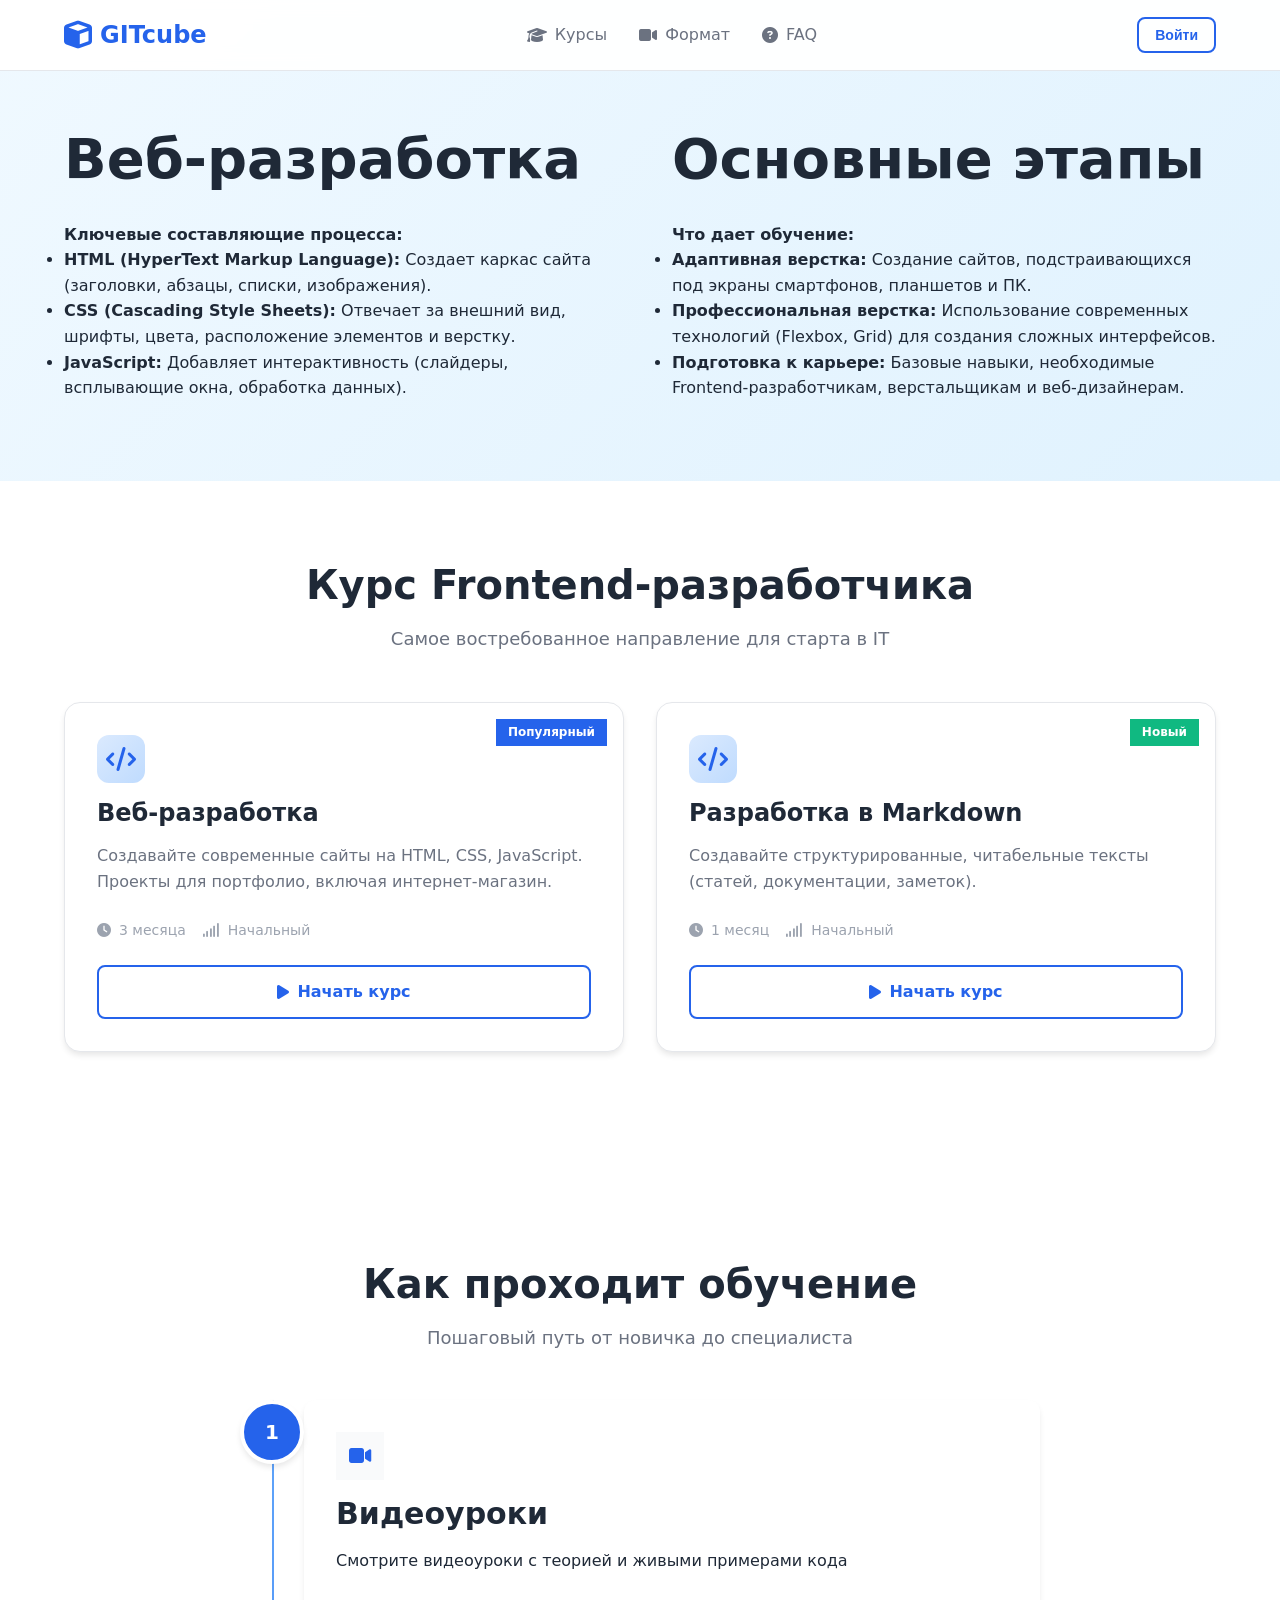
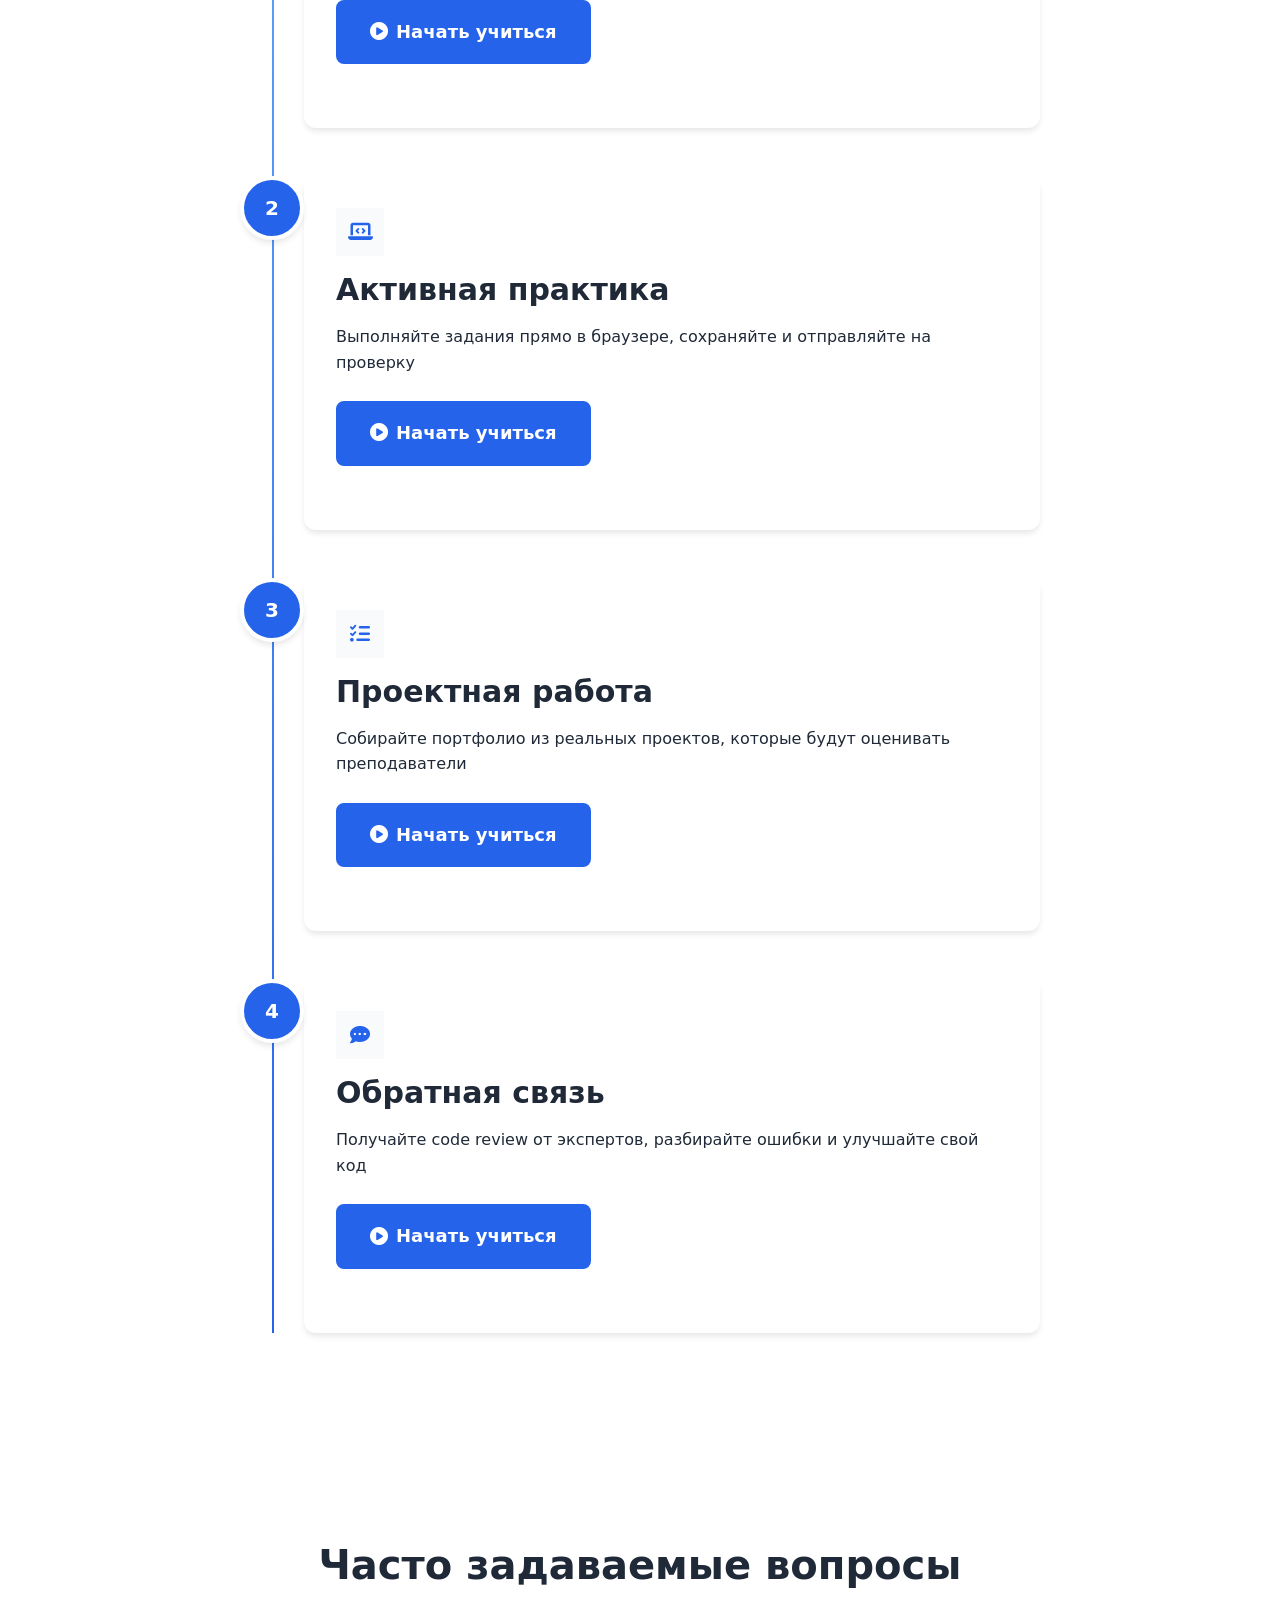
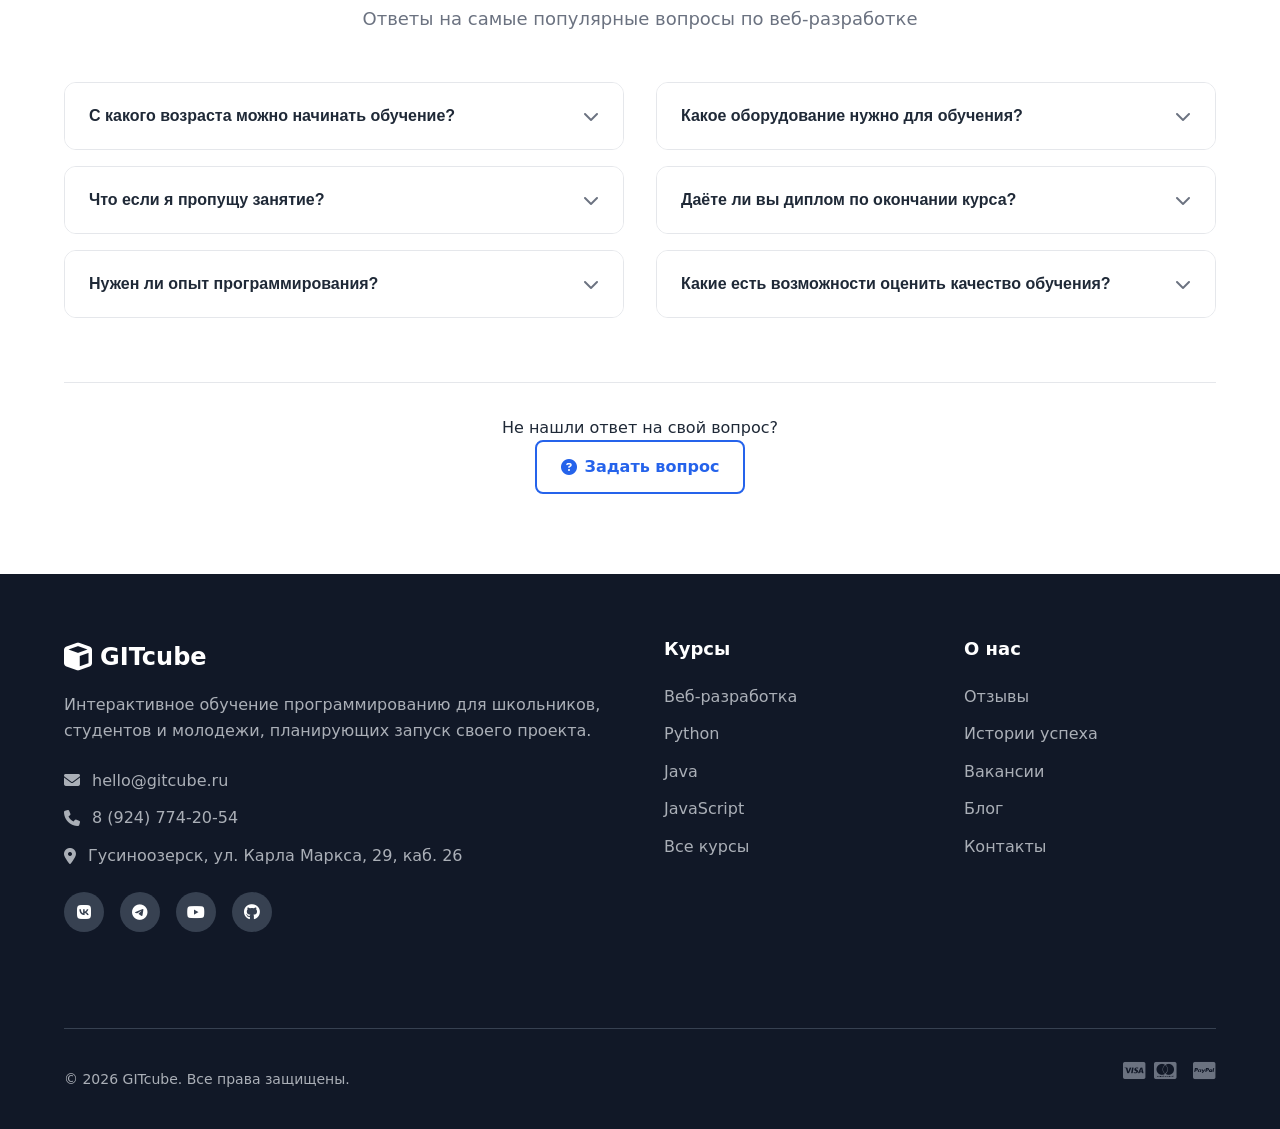
==== commit 91af26c3: "Add files via upload" ====
--- a/development.html
+++ b/development.html
@@ -11,7 +11,7 @@
     <!-- Шапка -->
     <header class="header">
         <div class="container">
-            <a href="https://gitcube.ru/" target="_blank" class="logo">
+            <a href="https://newitcube.github.io/" class="logo">
                 <i class="fas fa-cube"></i> GITcube
             </a>
             <nav class="nav">
@@ -97,7 +97,7 @@
                     <div class="course-card">
                         <div class="course-badge popular">Популярный</div>
                         <div class="course-header"><div class="course-icon"><i class="fas fa-code"></i></div></div>
-                        <h3 class="course-title">Веб-разработка с нуля</h3>
+                        <h3 class="course-title">Веб-разработка </h3>
                         <p class="course-description">Создавайте современные сайты на HTML, CSS, JavaScript. Проекты для портфолио, включая интернет-магазин.
                         </p>
                         <div class="course-meta">
